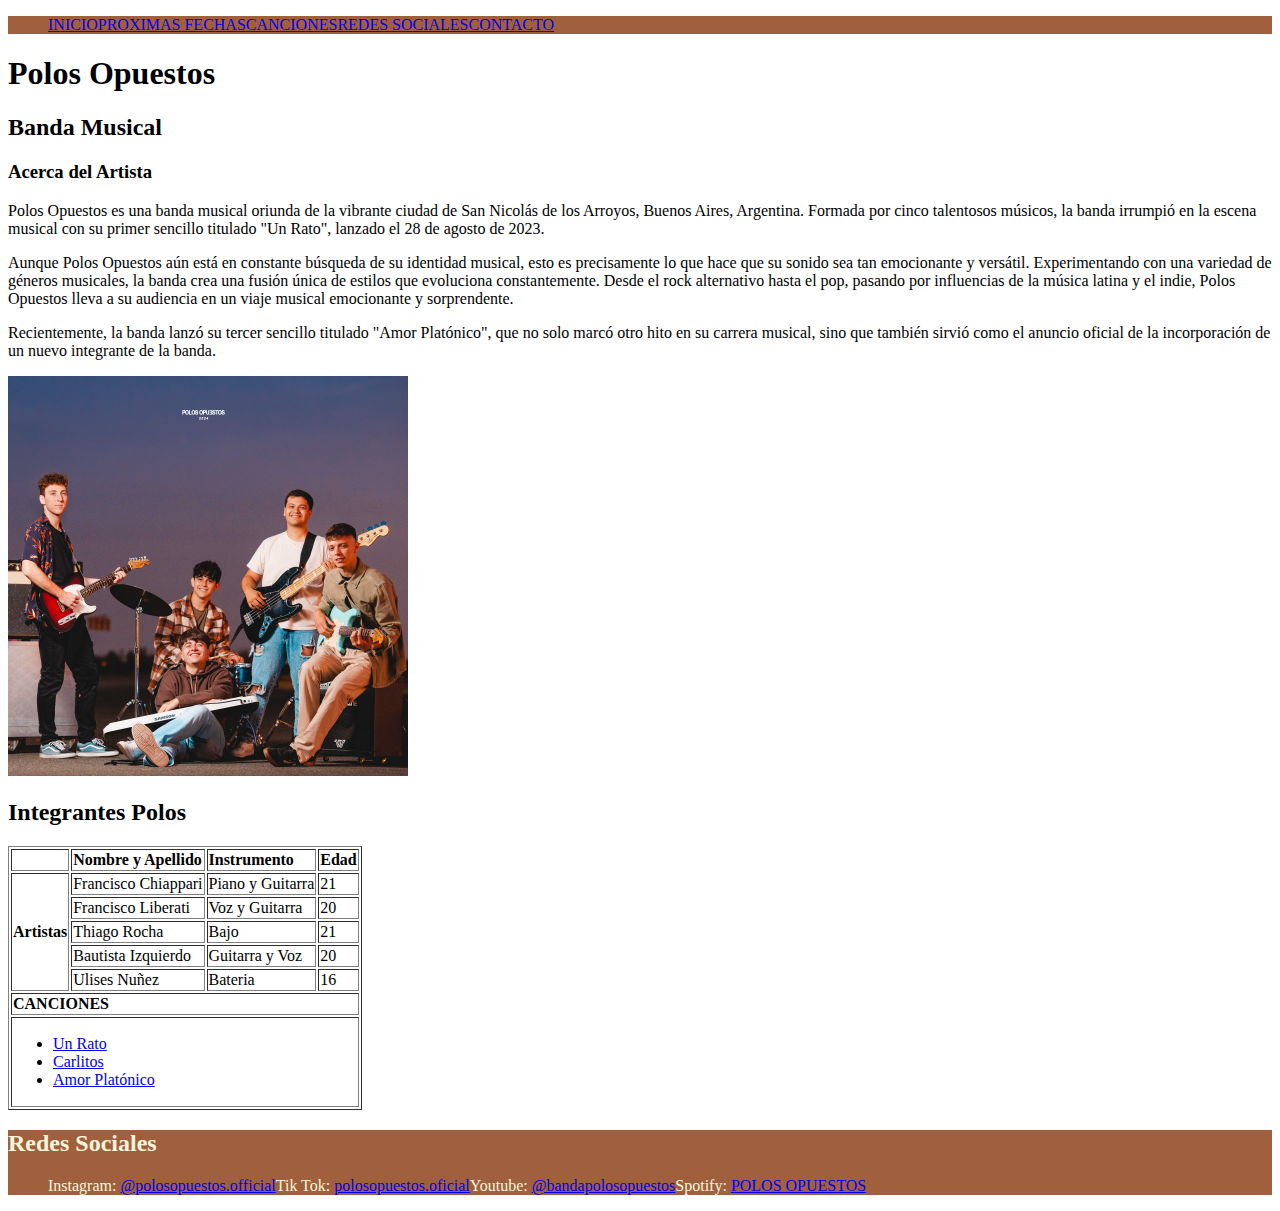
==== index.html @ 8f37b836 "ordenar lista horizontalmente" ====
<!DOCTYPE html>
<html lang="en">
<head>
    <meta charset="UTF-8">
    <meta name="viewport" content="width=device-width, initial-scale=1.0">
    <title>Polos Opuestos</title>
    <link rel="stylesheet" href="style.css">
</head>
<body>
    <header class="header">
        <nav>
            <ul class="sin_puntos fila">
                <li><a class="1" href="./index.html">INICIO</a></li>
                <li><a class="2" href="./Paginas/fechas.html">PROXIMAS FECHAS</a></li>
                <li><a class="3" href="./Paginas/canciones.html">CANCIONES</a></li>
                <li><a class="4" href="#Redes Sociales">REDES SOCIALES</a></li>
                <li><a class="5" href="./Paginas/contacto.html">CONTACTO</a></li>
            </ul>
        </nav>
    </header>
    <main id="polos_opuestos">

    <h1>Polos Opuestos</h1>
    
    <h2>Banda Musical</h2>
    <h3> Acerca del Artista </h3>
    <p> Polos Opuestos es una banda musical oriunda de la 
        vibrante ciudad de San Nicolás de los Arroyos, 
        Buenos Aires, Argentina. Formada por cinco talentosos 
        músicos, la banda irrumpió en la escena musical con 
        su primer sencillo titulado "Un Rato", lanzado el 
        28 de agosto de 2023.</p>

     <p>Aunque Polos Opuestos aún está en constante búsqueda 
        de su identidad musical, esto es precisamente lo que 
        hace que su sonido sea tan emocionante y versátil. 
        Experimentando con una variedad de géneros musicales, 
        la banda crea una fusión única de estilos que 
        evoluciona constantemente. Desde el rock alternativo 
        hasta el pop, pasando por influencias de la música 
        latina y el indie, Polos Opuestos lleva a su audiencia 
        en un viaje musical emocionante y sorprendente.</p>
        
    <p>Recientemente, la banda lanzó su tercer sencillo titulado 
       "Amor Platónico", que no solo marcó otro hito en su 
       carrera musical, sino que también sirvió como el anuncio 
       oficial de la incorporación de un nuevo integrante de la banda. </p>
<img src="./Imagenes/polos opuestos.jpg" width="400" height="400" alt="Polos Opuestos">
<table border="1">
    <h2>Integrantes Polos</h2>
    <tr>
        <td>   </td>
        <td><strong>Nombre y Apellido</strong></td>
        <td><strong>Instrumento</strong></td>
        <td><strong>Edad</strong></td>
    </tr>
    <tr>
        <td rowspan="5"><strong>Artistas</strong></td>
        <td>Francisco Chiappari</td>
        <td>Piano y Guitarra</td>
        <td>21</td>
    </tr>
    <tr>
        <td>Francisco Liberati</td>
        <td>Voz y Guitarra</td>
        <td>20</td>
    </tr>
    <tr>
        <td>Thiago Rocha</td>
        <td>Bajo</td>
        <td>21</td>
    </tr>
    <tr>
        <td>Bautista Izquierdo</td>
        <td>Guitarra y Voz</td>
        <td>20</td>
    </tr>
    <tr>
        <td>Ulises Nuñez</td>
        <td>Bateria</td>
        <td>16</td>
    </tr>
    <tr>
        <td colspan="4"><strong>CANCIONES</strong></td>
    </tr>
    <tr>
        <td colspan="4">
            <ul>
                <li><a href="https://open.spotify.com/intl-es/track/7bQtq46PXMl5mA49l2f5FS?si=7dc9b5ce5fe34e25">Un Rato</a></li>
                <li><a href="https://open.spotify.com/intl-es/track/3r07V1B9piCMqxWPMnnCEY?si=ee864971ee8241c2">Carlitos</a></li>
                <li><a href="https://open.spotify.com/intl-es/track/4eVidydQLzTltCTlucwPrx?si=abfa41eeefd94523">Amor Platónico</a></li>
            </ul>
        </td>
    </tr>
</table>
<footer class="footer">
    <section id="Redes Sociales">
<h2>Redes Sociales</h2>
<ul class="sin_puntos fila">
    <li>Instagram: <a href="https://www.instagram.com/polosopuestos.official?utm_source=ig_web_button_share_sheet&igsh=ZDNlZDc0MzIxNw==">@polosopuestos.official</a></li>
    <li>Tik Tok: <a href="https://www.tiktok.com/@polosopuestos.oficial?is_from_webapp=1&sender_device=pc">polosopuestos.oficial</a></li>
    <li>Youtube: <a href="https://www.youtube.com/@bandapolosopuestos">@bandapolosopuestos</a></li>
    <li>Spotify: <a href="https://open.spotify.com/intl-es/artist/7LLQPZZao1QS0P1aCwR4RC?si=3xx2qrKCQIa8MiJYl0TYJw">POLOS OPUESTOS</a></li>
</ul>
</section>
</footer>
</main>
</body>

</html>
---- style.css ----
/*CAMBIO ESTILO LETRAS FECHAS*/
body {
.dias {font-weight: bold;
       color: #a0603d;
       font-size: 120%;
 }
.lugares {font-style: italic;
          font-size: 85%;
          text-align: center;
}
.encabezado_tabla {text-align: center;
}
.header {background-color: #a0603d;
         height: 100%;
         width: 100%;
         color: beige;
}
.footer {background-color: #a0603d;
         height: 100%;
         width: 100%;
         color: beige;
}
.sin_puntos {list-style: none;
}
.formulario {border-color: #a0603d;
             border-style: solid;
             border-width: 5px;
             width: 38%;
             background-color: #f3e3cc;}
.fila {display: flex;
       flex-direction: row;}
}
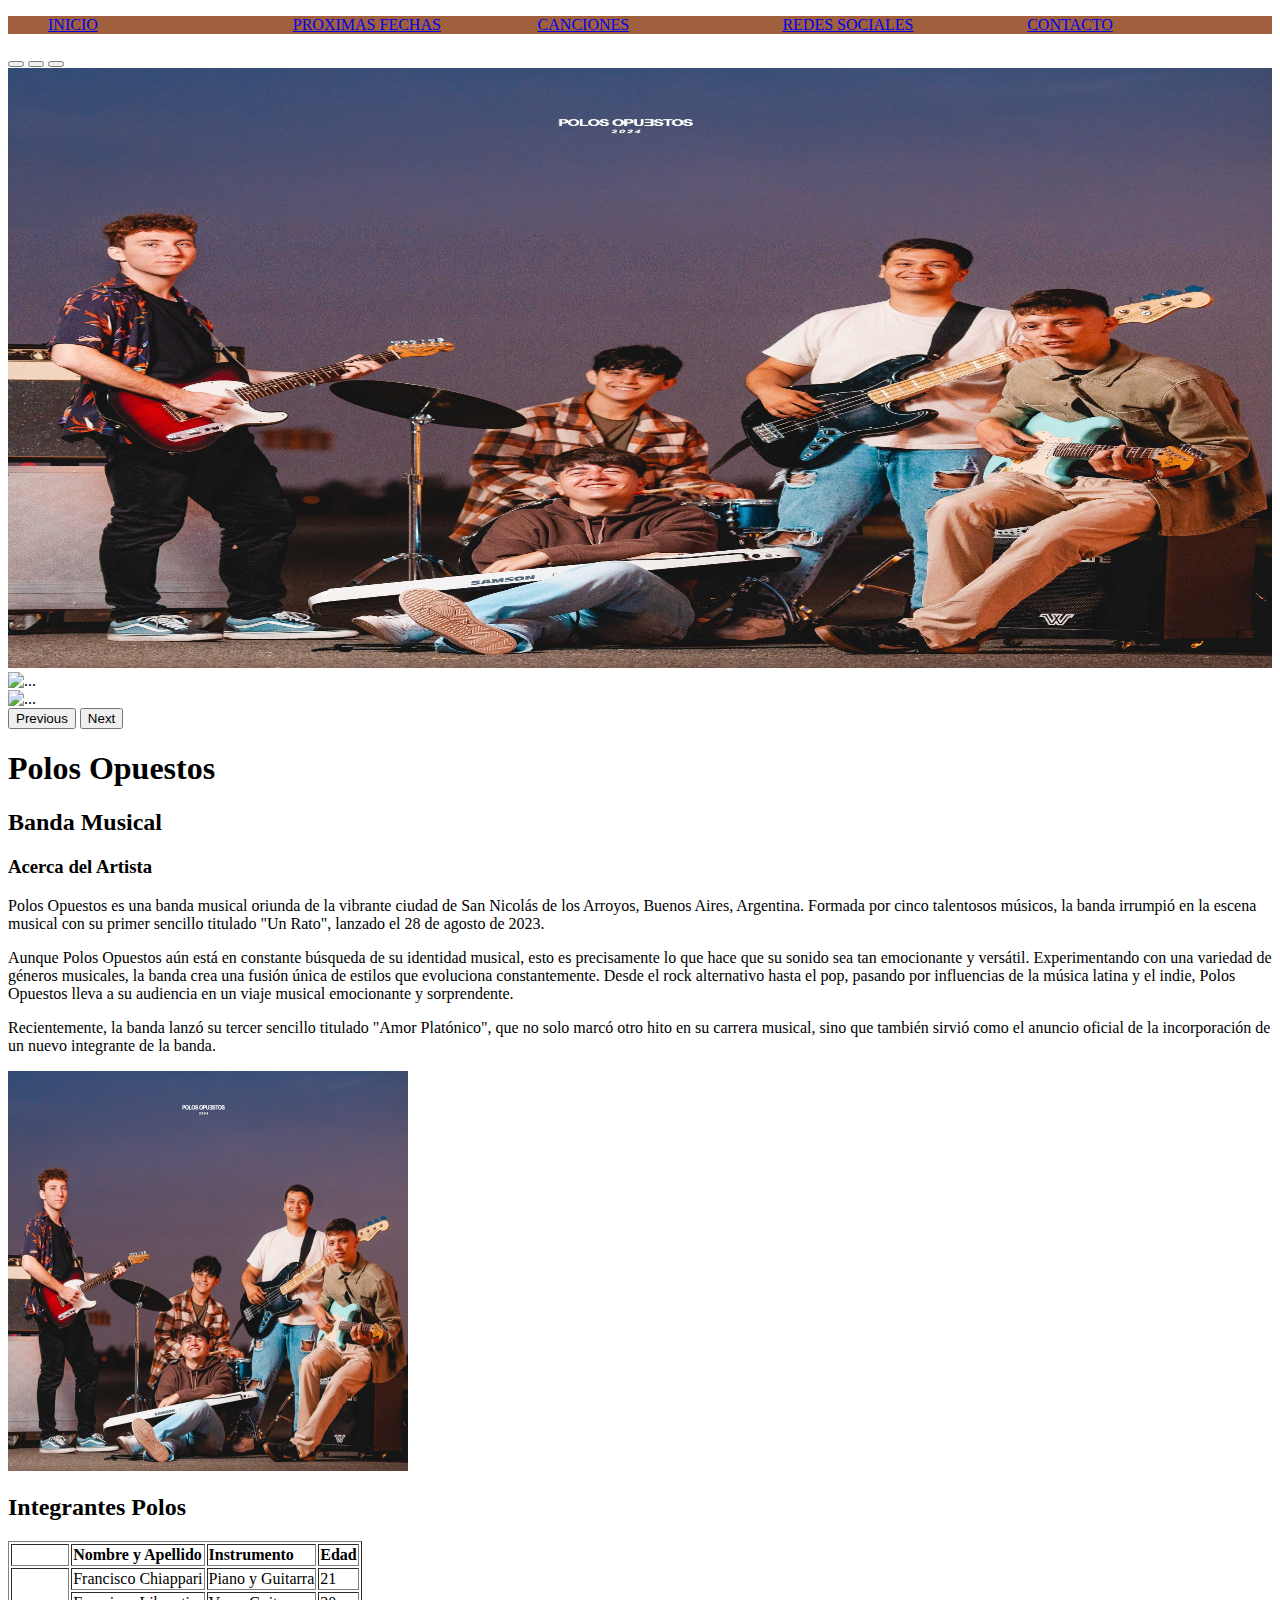
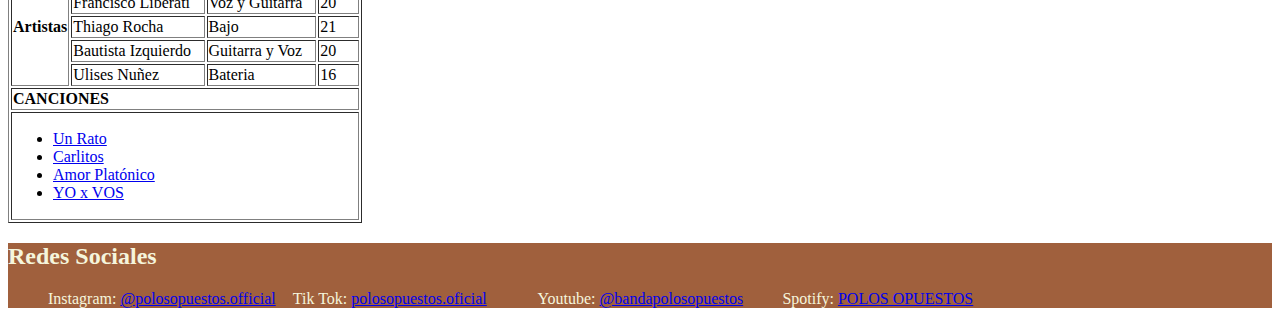
==== commit 30e47172: "Separacion barra nav" ====
--- a/index.html
+++ b/index.html
@@ -18,6 +18,32 @@
             </ul>
         </nav>
     </header>
+    <div id="carouselExampleIndicators" class="carousel slide">
+        <div class="carousel-indicators">
+          <button type="button" data-bs-target="#carouselExampleIndicators" data-bs-slide-to="0" class="active" aria-current="true" aria-label="Slide 1"></button>
+          <button type="button" data-bs-target="#carouselExampleIndicators" data-bs-slide-to="1" aria-label="Slide 2"></button>
+          <button type="button" data-bs-target="#carouselExampleIndicators" data-bs-slide-to="2" aria-label="Slide 3"></button>
+        </div>
+        <div class="carousel-inner">
+          <div class="carousel-item active">
+            <img src="./Imagenes/polos opuestos.jpg" class="d-block w-100" alt="polos" width="100%" height="600px">
+          </div>
+          <div class="carousel-item">
+            <img src="..." class="d-block w-100" alt="...">
+          </div>
+          <div class="carousel-item">
+            <img src="..." class="d-block w-100" alt="...">
+          </div>
+        </div>
+        <button class="carousel-control-prev" type="button" data-bs-target="#carouselExampleIndicators" data-bs-slide="prev">
+          <span class="carousel-control-prev-icon" aria-hidden="true"></span>
+          <span class="visually-hidden">Previous</span>
+        </button>
+        <button class="carousel-control-next" type="button" data-bs-target="#carouselExampleIndicators" data-bs-slide="next">
+          <span class="carousel-control-next-icon" aria-hidden="true"></span>
+          <span class="visually-hidden">Next</span>
+        </button>
+      </div>
     <main id="polos_opuestos">
 
     <h1>Polos Opuestos</h1>
@@ -89,6 +115,7 @@
                 <li><a href="https://open.spotify.com/intl-es/track/7bQtq46PXMl5mA49l2f5FS?si=7dc9b5ce5fe34e25">Un Rato</a></li>
                 <li><a href="https://open.spotify.com/intl-es/track/3r07V1B9piCMqxWPMnnCEY?si=ee864971ee8241c2">Carlitos</a></li>
                 <li><a href="https://open.spotify.com/intl-es/track/4eVidydQLzTltCTlucwPrx?si=abfa41eeefd94523">Amor Platónico</a></li>
+                <li><a href="https://open.spotify.com/intl-es/track/0iuN23pOZzFcunsrvxhQPB?si=be4bda128bbc45a8">YO x VOS</a></li>
             </ul>
         </td>
     </tr>
--- a/style.css
+++ b/style.css
@@ -27,7 +27,7 @@
              border-width: 5px;
              width: 38%;
              background-color: #f3e3cc;}
-.fila {display: flex;
-       flex-direction: row;}
+.fila {display: grid;
+       grid-template-columns: repeat(5, 1fr);}
 }
 
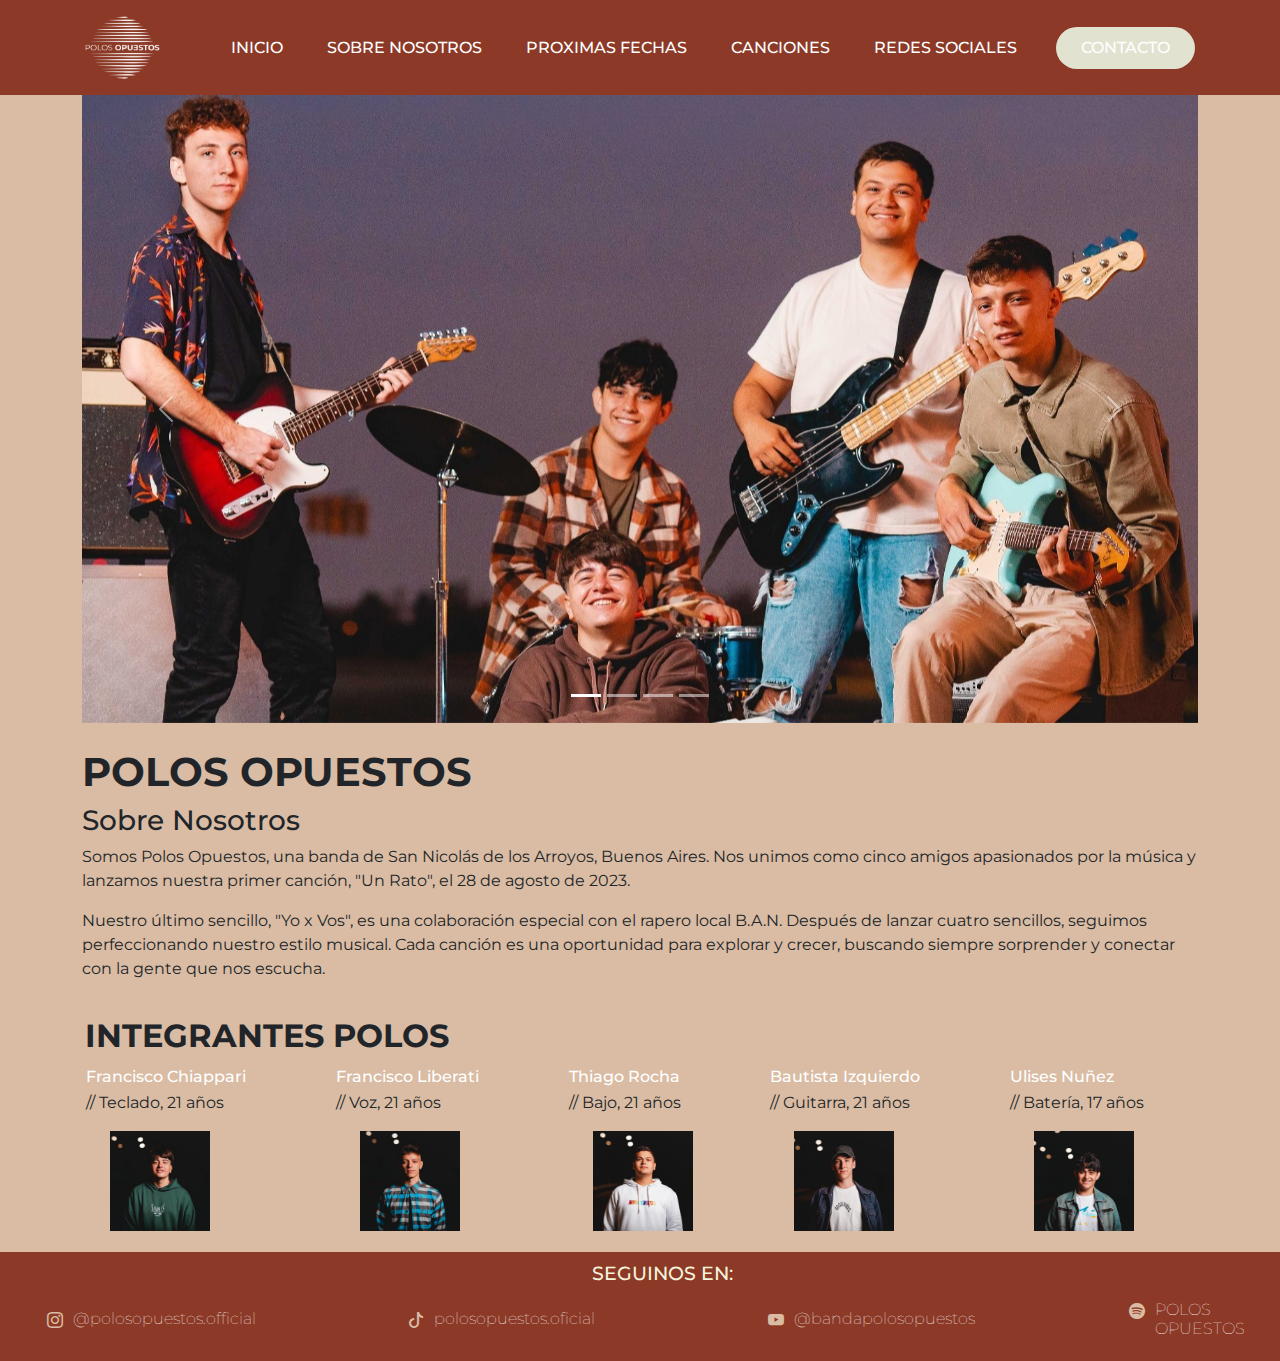
==== commit c6345920: "Diseño css final" ====
--- a/index.html
+++ b/index.html
@@ -1,137 +1,179 @@
 <!DOCTYPE html>
 <html lang="en">
 <head>
+    <link rel="stylesheet" href="https://cdn.jsdelivr.net/npm/bootstrap-icons@1.11.3/font/bootstrap-icons.min.css">
     <meta charset="UTF-8">
     <meta name="viewport" content="width=device-width, initial-scale=1.0">
     <title>Polos Opuestos</title>
     <link rel="stylesheet" href="style.css">
+    <link href="https://cdn.jsdelivr.net/npm/bootstrap@5.3.3/dist/css/bootstrap.min.css" rel="stylesheet" integrity="sha384-QWTKZyjpPEjISv5WaRU9OFeRpok6YctnYmDr5pNlyT2bRjXh0JMhjY6hW+ALEwIH" crossorigin="anonymous">
 </head>
 <body>
     <header class="header">
+        <img class="logo" src="./Imagenes/logopolos.png" alt="logo" width="75px" height="75px">
         <nav>
-            <ul class="sin_puntos fila">
+            <ul class="nav_links">
                 <li><a class="1" href="./index.html">INICIO</a></li>
-                <li><a class="2" href="./Paginas/fechas.html">PROXIMAS FECHAS</a></li>
-                <li><a class="3" href="./Paginas/canciones.html">CANCIONES</a></li>
-                <li><a class="4" href="#Redes Sociales">REDES SOCIALES</a></li>
-                <li><a class="5" href="./Paginas/contacto.html">CONTACTO</a></li>
+                <li><a class="2"href="#nosotros">SOBRE NOSOTROS</a></li>
+                <li><a class="3" href="./Paginas/fechas.html">PROXIMAS FECHAS</a></li>
+                <li><a class="4" href="./Paginas/canciones.html">CANCIONES</a></li>
+                <li><a class="5" href="#Redes Sociales">REDES SOCIALES</a></li>   
             </ul>
         </nav>
+        <a class="cta" href="./Paginas/contacto.html"><button class="boton">CONTACTO</button></a>
     </header>
-    <div id="carouselExampleIndicators" class="carousel slide">
-        <div class="carousel-indicators">
-          <button type="button" data-bs-target="#carouselExampleIndicators" data-bs-slide-to="0" class="active" aria-current="true" aria-label="Slide 1"></button>
-          <button type="button" data-bs-target="#carouselExampleIndicators" data-bs-slide-to="1" aria-label="Slide 2"></button>
-          <button type="button" data-bs-target="#carouselExampleIndicators" data-bs-slide-to="2" aria-label="Slide 3"></button>
+
+    <main class="container" id="polos_opuestos" style="
+    display: flex;
+    flex-direction: column;
+    justify-content: center; 
+    align-items: center;"
+    >
+        <div id="carouselExampleIndicators" class="carousel slide">
+                    <div class="carousel-indicators">
+                      <button type="button" data-bs-target="#carouselExampleIndicators" data-bs-slide-to="0" class="active" aria-current="true" aria-label="Slide 1"></button>
+                      <button type="button" data-bs-target="#carouselExampleIndicators" data-bs-slide-to="1" aria-label="Slide 2"></button>
+                      <button type="button" data-bs-target="#carouselExampleIndicators" data-bs-slide-to="2" aria-label="Slide 3"></button>
+                      <button type="button" data-bs-target="#carouselExampleIndicators" data-bs-slide-to="3" aria-label="Slide 4"></button>
+                    </div>
+                    <div class="carousel-inner">
+                      <div class="carousel-item active">
+                        <img src="./Imagenes/polos opuestos.jpg" class="imagenes d-block w-100" alt="polos">
+                      </div>
+                      <div class="carousel-item">
+                        <img src="./Imagenes/foto amor platonico.jpg" class="d-block w-100" alt="platon">
+                      </div>
+                      <div class="carousel-item">
+                        <img src="./Imagenes/foto espalda.jpg" class="d-block w-100" alt="espalda">
+                      </div>
+                      <div class="carousel-item">
+                        <img src="./Imagenes/fogon.jpg" class="d-block w-100" alt="yoxvos">
+                      </div>
+                    </div>
+                    <button class="carousel-control-prev" type="button" data-bs-target="#carouselExampleIndicators" data-bs-slide="prev">
+                      <span class="carousel-control-prev-icon" aria-hidden="true"></span>
+                      <span class="visually-hidden">Previous</span>
+                    </button>
+                    <button class="carousel-control-next" type="button" data-bs-target="#carouselExampleIndicators" data-bs-slide="next">
+                      <span class="carousel-control-next-icon" aria-hidden="true"></span>
+                      <span class="visually-hidden">Next</span>
+                    </button>
         </div>
-        <div class="carousel-inner">
-          <div class="carousel-item active">
-            <img src="./Imagenes/polos opuestos.jpg" class="d-block w-100" alt="polos" width="100%" height="600px">
-          </div>
-          <div class="carousel-item">
-            <img src="..." class="d-block w-100" alt="...">
-          </div>
-          <div class="carousel-item">
-            <img src="..." class="d-block w-100" alt="...">
-          </div>
-        </div>
-        <button class="carousel-control-prev" type="button" data-bs-target="#carouselExampleIndicators" data-bs-slide="prev">
-          <span class="carousel-control-prev-icon" aria-hidden="true"></span>
-          <span class="visually-hidden">Previous</span>
-        </button>
-        <button class="carousel-control-next" type="button" data-bs-target="#carouselExampleIndicators" data-bs-slide="next">
-          <span class="carousel-control-next-icon" aria-hidden="true"></span>
-          <span class="visually-hidden">Next</span>
-        </button>
-      </div>
-    <main id="polos_opuestos">
+        <section class="nosotros" id="nosotros">
+            <h1 class="titulos" style="margin-top: 25px;">POLOS OPUESTOS</h1>
+            
+            <h3> Sobre Nosotros </h3>
+            <p> Somos Polos Opuestos, una banda de San Nicolás de los Arroyos, Buenos Aires. Nos unimos como cinco amigos apasionados por la música y lanzamos nuestra primer canción, "Un Rato", el 28 de agosto de 2023.
+            </p>
+            <p>
+                Nuestro último sencillo, "Yo x Vos", es una colaboración especial con el rapero local B.A.N. 
+                Después de lanzar cuatro sencillos, seguimos perfeccionando nuestro estilo musical. Cada canción es una oportunidad para explorar y crecer, buscando siempre sorprender y conectar con la gente que nos escucha.
+            </p>
+        </section>
+        <section class="musica">
+                <h2 class="titulos">INTEGRANTES POLOS</h2>
 
-    <h1>Polos Opuestos</h1>
-    
-    <h2>Banda Musical</h2>
-    <h3> Acerca del Artista </h3>
-    <p> Polos Opuestos es una banda musical oriunda de la 
-        vibrante ciudad de San Nicolás de los Arroyos, 
-        Buenos Aires, Argentina. Formada por cinco talentosos 
-        músicos, la banda irrumpió en la escena musical con 
-        su primer sencillo titulado "Un Rato", lanzado el 
-        28 de agosto de 2023.</p>
-
-     <p>Aunque Polos Opuestos aún está en constante búsqueda 
-        de su identidad musical, esto es precisamente lo que 
-        hace que su sonido sea tan emocionante y versátil. 
-        Experimentando con una variedad de géneros musicales, 
-        la banda crea una fusión única de estilos que 
-        evoluciona constantemente. Desde el rock alternativo 
-        hasta el pop, pasando por influencias de la música 
-        latina y el indie, Polos Opuestos lleva a su audiencia 
-        en un viaje musical emocionante y sorprendente.</p>
+            <table>
+                <tr>
+                    <td class="Integrantes">
+                        <a href="https://www.instagram.com/franchiappari?utm_source=ig_web_button_share_sheet&igsh=ZDNlZDc0MzIxNw==">Francisco Chiappari
+                        </a>
+                    </td>
+                    <td class="Integrantes">
+                        <a href="https://www.instagram.com/fran.liberati?utm_source=ig_web_button_share_sheet&igsh=ZDNlZDc0MzIxNw==">Francisco Liberati    
+                        </a>
+                    </td>
+                    <td class="Integrantes">
+                        <a href="https://www.instagram.com/rochathiago56/">Thiago Rocha
+                        </a>
+                    </td>
+                    <td class="Integrantes">
+                        <a href="https://www.instagram.com/bauti.izquierdo?utm_source=ig_web_button_share_sheet&igsh=ZDNlZDc0MzIxNw==">Bautista Izquierdo
+                        </a>
+                    </td>
+                    <td>
+                        <a href="https://www.instagram.com/n.ulisess?utm_source=ig_web_button_share_sheet&igsh=ZDNlZDc0MzIxNw==">Ulises Nuñez
+                        </a>
+                    </td>
+                </tr>
+                <tr>
+                    <td>// Teclado, 21 años</td>
+                    <td>// Voz, 21 años</td>
+                    <td>// Bajo, 21 años</td>
+                    <td>// Guitarra, 21 años</td>
+                    <td>// Batería, 17 años</td>
+                </tr>
+                <tr>
+                    <td class="imagenes_tabla">
+                        <a href="https://www.instagram.com/franchiappari?utm_source=ig_web_button_share_sheet&igsh=ZDNlZDc0MzIxNw==">
+                            <img src="./Imagenes/chalom.jpg" alt="chalom" width="100px" height="100px">
+                        </a>
+                    </td>
+                    <td class="imagenes_tabla">
+                        <a href="https://www.instagram.com/fran.liberati?utm_source=ig_web_button_share_sheet&igsh=ZDNlZDc0MzIxNw==">
+                            <img src="./Imagenes/liberati.jpg" alt="chalom" width="100px"height="100px">   
+                        </a>
+                    </td>
+                    <td class="imagenes_tabla">
+                        <a href="https://www.instagram.com/rochathiago56/">
+                            <img src="./Imagenes/thiago.jpg" alt="chalom" width="100px" height="100px">
+                        </a>
+                    </td>
+                    <td class="imagenes_tabla">
+                        <a href="https://www.instagram.com/bauti.izquierdo?utm_source=ig_web_button_share_sheet&igsh=ZDNlZDc0MzIxNw==">
+                            <img src="./Imagenes/bauti.jpg" alt="chalom" width="100px" height="100px">
+                        </a>
+                    </td>
+                    <td class="imagenes_tabla">
+                        <a href="https://www.instagram.com/n.ulisess?utm_source=ig_web_button_share_sheet&igsh=ZDNlZDc0MzIxNw==">
+                            <img src="./Imagenes/uli.jpg" alt="chalom" width="100px" height="100px">
+                        </a>
+                    </td>
+                </tr>
+            </table>
+        </section>
         
-    <p>Recientemente, la banda lanzó su tercer sencillo titulado 
-       "Amor Platónico", que no solo marcó otro hito en su 
-       carrera musical, sino que también sirvió como el anuncio 
-       oficial de la incorporación de un nuevo integrante de la banda. </p>
-<img src="./Imagenes/polos opuestos.jpg" width="400" height="400" alt="Polos Opuestos">
-<table border="1">
-    <h2>Integrantes Polos</h2>
-    <tr>
-        <td>   </td>
-        <td><strong>Nombre y Apellido</strong></td>
-        <td><strong>Instrumento</strong></td>
-        <td><strong>Edad</strong></td>
-    </tr>
-    <tr>
-        <td rowspan="5"><strong>Artistas</strong></td>
-        <td>Francisco Chiappari</td>
-        <td>Piano y Guitarra</td>
-        <td>21</td>
-    </tr>
-    <tr>
-        <td>Francisco Liberati</td>
-        <td>Voz y Guitarra</td>
-        <td>20</td>
-    </tr>
-    <tr>
-        <td>Thiago Rocha</td>
-        <td>Bajo</td>
-        <td>21</td>
-    </tr>
-    <tr>
-        <td>Bautista Izquierdo</td>
-        <td>Guitarra y Voz</td>
-        <td>20</td>
-    </tr>
-    <tr>
-        <td>Ulises Nuñez</td>
-        <td>Bateria</td>
-        <td>16</td>
-    </tr>
-    <tr>
-        <td colspan="4"><strong>CANCIONES</strong></td>
-    </tr>
-    <tr>
-        <td colspan="4">
-            <ul>
-                <li><a href="https://open.spotify.com/intl-es/track/7bQtq46PXMl5mA49l2f5FS?si=7dc9b5ce5fe34e25">Un Rato</a></li>
-                <li><a href="https://open.spotify.com/intl-es/track/3r07V1B9piCMqxWPMnnCEY?si=ee864971ee8241c2">Carlitos</a></li>
-                <li><a href="https://open.spotify.com/intl-es/track/4eVidydQLzTltCTlucwPrx?si=abfa41eeefd94523">Amor Platónico</a></li>
-                <li><a href="https://open.spotify.com/intl-es/track/0iuN23pOZzFcunsrvxhQPB?si=be4bda128bbc45a8">YO x VOS</a></li>
-            </ul>
-        </td>
-    </tr>
-</table>
-<footer class="footer">
-    <section id="Redes Sociales">
-<h2>Redes Sociales</h2>
-<ul class="sin_puntos fila">
-    <li>Instagram: <a href="https://www.instagram.com/polosopuestos.official?utm_source=ig_web_button_share_sheet&igsh=ZDNlZDc0MzIxNw==">@polosopuestos.official</a></li>
-    <li>Tik Tok: <a href="https://www.tiktok.com/@polosopuestos.oficial?is_from_webapp=1&sender_device=pc">polosopuestos.oficial</a></li>
-    <li>Youtube: <a href="https://www.youtube.com/@bandapolosopuestos">@bandapolosopuestos</a></li>
-    <li>Spotify: <a href="https://open.spotify.com/intl-es/artist/7LLQPZZao1QS0P1aCwR4RC?si=3xx2qrKCQIa8MiJYl0TYJw">POLOS OPUESTOS</a></li>
-</ul>
-</section>
-</footer>
-</main>
+    </main>
+    <footer class="footer">
+        <section id="Redes Sociales">
+            <h2 class="pie">SEGUINOS EN:</h2>
+        </section>
+    <ul class="redes">
+        <li class="flex sin_puntos">
+            <a href="https://www.instagram.com/polosopuestos.official?utm_source=ig_web_button_share_sheet&igsh=ZDNlZDc0MzIxNw==">
+                <div class="iconos flexBox">
+                    <i class="bi bi-instagram"></i>
+                    <h3 class="textos_footer">@polosopuestos.official</h3>
+                </div>
+            </a>
+        </li>
+        <li class="flex sin_puntos">
+            <a href="https://www.tiktok.com/@polosopuestos.oficial?is_from_webapp=1&sender_device=pc">
+                <div class="iconos flexBox">
+                    <i class="bi bi-tiktok"></i>
+                    <h3 class="textos_footer">polosopuestos.oficial</h3>
+                </div>
+            </a>
+        </li>
+        <li class="flex sin_puntos">
+            <a href="https://www.youtube.com/@bandapolosopuestos">
+                <div class="iconos flexBox">
+                    <i class="bi bi-youtube"></i>
+                    <h3 class="textos_footer">@bandapolosopuestos</h3>
+                </div>
+            </a>
+        </li>
+        <li class="flex sin_puntos">
+            <a href="https://open.spotify.com/intl-es/artist/7LLQPZZao1QS0P1aCwR4RC?si=3xx2qrKCQIa8MiJYl0TYJw">
+                <div class="iconos flexBox">
+                    <i class="bi bi-spotify"></i>
+                    <h3 class="textos_footer">POLOS OPUESTOS</h3>
+                </div>
+            </a>
+        </li>
+    </ul>
+    </footer>
+    <script src="https://cdn.jsdelivr.net/npm/bootstrap@5.3.3/dist/js/bootstrap.bundle.min.js" integrity="sha384-YvpcrYf0tY3lHB60NNkmXc5s9fDVZLESaAA55NDzOxhy9GkcIdslK1eN7N6jIeHz" crossorigin="anonymous"></script>
 </body>
 
 </html>--- a/style.css
+++ b/style.css
@@ -1,33 +1,236 @@
 /*CAMBIO ESTILO LETRAS FECHAS*/
+@import url('https://fonts.googleapis.com/css2?family=Montserrat:wght@500&display=swap');
+@import url("https://cdn.jsdelivr.net/npm/bootstrap-icons@1.11.3/font/bootstrap-icons.min.css");
+
+:root{
+       --primario:#8C3A27;
+       --secundario: #BF7B54;
+       --terciario:#D9BCA3;
+
+
 body {
-.dias {font-weight: bold;
-       color: #a0603d;
+       background-color: var(--terciario);
+       font-family: "Montserrat", Tahoma, Geneva, Verdana, sans-serif;}
+
+
+.dias {
+       font-weight: bold;
+       color: var(--primario);
        font-size: 120%;
  }
+
+.textos_footer {
+       font-weight: lighter;
+       font-size: medium;
+       color: white;
+}
+
+a {
+       text-decoration: none;
+}
+
+a, .boton {
+       font-family: "Montserrat", sans-serif ;
+       font-weight: 500;
+       font-size: 16px;
+       color: white;
+}
+
 .lugares {font-style: italic;
           font-size: 85%;
           text-align: center;
 }
-.encabezado_tabla {text-align: center;
-}
-.header {background-color: #a0603d;
-         height: 100%;
-         width: 100%;
+
+.encabezado_tabla {
+       text-align: center;
+}
+
+.header {display: flex;
+         justify-content: space-between;
+         align-items: center;
+         padding: 10px 85px;
+         background-color: var(--primario);    
+}
+
+.logo {
+       cursor: pointer;
+}
+
+.nav_links li {
+       list-style: none;
+       padding-top: 15px;
+}
+
+.nav_links li {
+       display: inline-block;
+       padding: 0px 20px;
+}
+
+.nav_links li a {
+       transition: all 0.3s ease 0s;
+}
+
+.nav_links li a:hover {
+       color: var(--terciario);
+}
+
+.nav_links {
+       margin-bottom: 0px;
+}
+
+.boton {
+       padding: 9px 25px;
+       background-color: rgba(226, 226, 208, 1);
+       border: none;
+       border-radius: 50px;
+       cursor: pointer;
+       transition: all 0.3s ease 0s;
+}
+
+.boton:hover {
+       background-color: rgba(226, 226, 208, 0.8);   
+}
+
+.footer { 
+         background-color: var(--primario);
+         margin-bottom: 0px;
          color: beige;
 }
-.footer {background-color: #a0603d;
-         height: 100%;
-         width: 100%;
-         color: beige;
-}
-.sin_puntos {list-style: none;
-}
-.formulario {border-color: #a0603d;
-             border-style: solid;
-             border-width: 5px;
-             width: 38%;
-             background-color: #f3e3cc;}
-.fila {display: grid;
-       grid-template-columns: repeat(5, 1fr);}
-}
-
+
+.pie {
+       padding-left: 45px;
+       padding-top: 10px;
+       margin-bottom: 0px;
+       text-align: center;
+       font-size: larger;
+}
+
+.formulario {
+             width: 1000px;
+             background-color: var(--terciario);
+             margin: 0px 175px 25px 175px;
+             padding-bottom: 25px;
+}
+
+
+/*.fila2 {display: grid;
+       grid-template-columns: repeat(4, 1fr);
+       margin-bottom: 0px;
+       width: 100vw; justify-content: center;
+} */
+
+/*.fila2 {
+       display: inline-block;
+}*/
+
+.redes {
+       display: flex;
+       justify-content: space-between;
+       padding-right: 120px;
+       margin-bottom: 0px;
+       align-items: center;
+       list-style: none;
+}
+
+.redes .flex .textos_footer{
+       transition: all 0.3s ease 0s;
+}
+
+.redes .flex .textos_footer:hover {
+       color: var(--terciario);
+}
+
+.imagenes {
+       aspect-ratio: 16 / 9;
+       width: 100vw;
+       object-fit: cover;
+       object-position: center;
+}
+
+.musica{
+       background-color: var(--terciario);
+       margin-top: 20px;
+       margin-bottom: 20px;
+       padding-right: 50px;
+}
+
+.iconos {
+       width: 1rem;
+       color: var(--terciario);
+       gap: 10px;
+}
+
+.sin_puntos{
+       list-style: none;
+       padding: 15px;
+}
+
+.flexBox{
+       display: flex;
+       padding-right: 5px;
+}
+
+.links {
+       display: flex;
+       flex-direction: column;
+       font-family: "Montserrat", sans-serif;
+       font-weight: 500;
+       font-size: 16px;
+       color: var(--secundario);
+
+}
+
+.canciones {
+       display: grid;
+       grid-template-columns: 1fr 1fr;
+       width: max-content;
+       height: max-content;
+       gap: 30px;
+       margin-left: auto;
+       
+}
+
+.amor {
+       width: 530px;
+}
+
+.anchoamor{
+       width: 300px;
+}
+
+.lanzamientos {
+       text-align: center;
+       display: grid;
+       grid-template-columns: 1fr;
+       margin-top: 16px;
+       margin-bottom: 16px;
+}
+
+.Integrantes {
+       padding-right: 89px;
+}
+
+.imagenes_tabla {
+       padding-left: 25px;
+       padding-top: 15px;
+}
+
+.titulos {
+       font-weight: bold;
+}
+
+.fechas {
+       display: flex;
+       flex-direction: column;
+       text-align: center;
+       margin: 15px 0px;
+       padding: 20px;
+       align-content: center;
+
+}
+
+.color {
+       background-color: #f5e6d8;
+}
+}
+
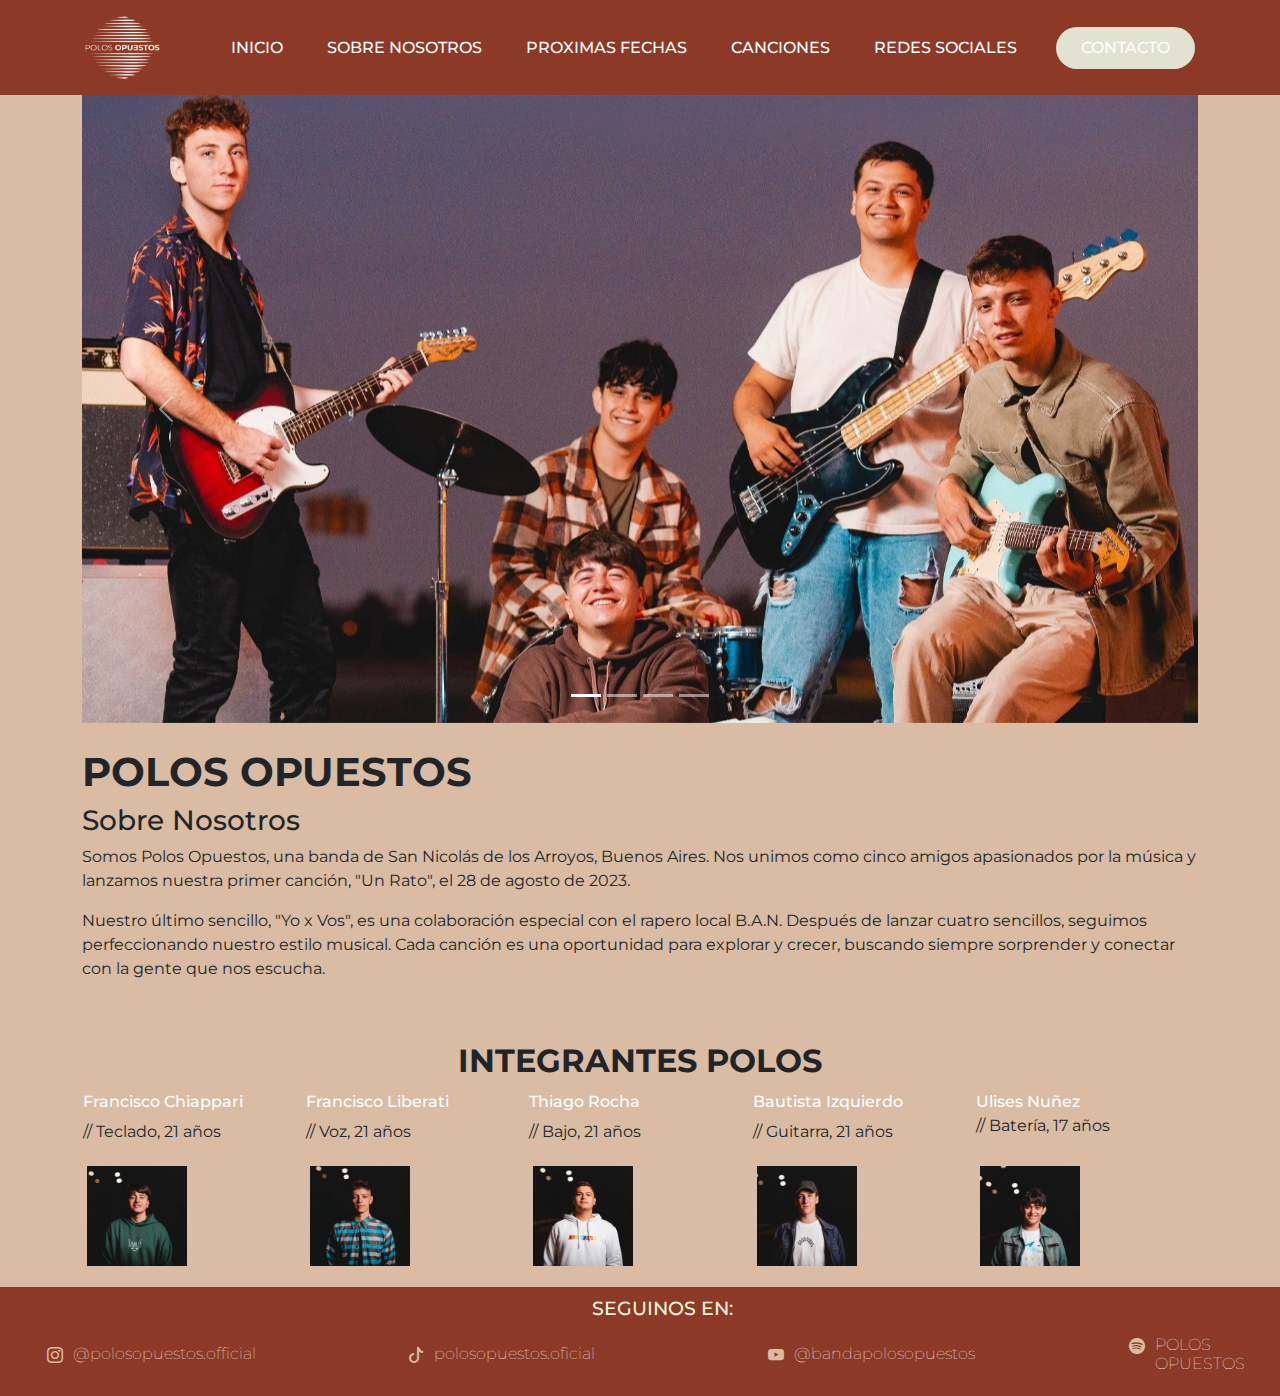
==== commit 1e04a5c9: "cambios nuevos domingo" ====
--- a/index.html
+++ b/index.html
@@ -9,6 +9,7 @@
     <link href="https://cdn.jsdelivr.net/npm/bootstrap@5.3.3/dist/css/bootstrap.min.css" rel="stylesheet" integrity="sha384-QWTKZyjpPEjISv5WaRU9OFeRpok6YctnYmDr5pNlyT2bRjXh0JMhjY6hW+ALEwIH" crossorigin="anonymous">
 </head>
 <body>
+    
     <header class="header">
         <img class="logo" src="./Imagenes/logopolos.png" alt="logo" width="75px" height="75px">
         <nav>
@@ -22,7 +23,22 @@
         </nav>
         <a class="cta" href="./Paginas/contacto.html"><button class="boton">CONTACTO</button></a>
     </header>
-
+    <div id="pop-up" class="modal pop-up">
+        <div>
+            <img class="logo" src="/Imagenes/logopolos.png" alt="">
+            <h1>BIENVENIDOS</h1>
+            <h2>A LA PÁGINA DE POLOS OPUESTOS</h2>
+        </div>
+        <div>
+            <p>Necesitamos verificar</p>
+            <h1>¿Eres mayor?</h1>
+        </div>
+        <div>
+            <button id="confirmar">Si</button>
+            <button id="negativo">No</button>
+        </div>
+
+    </div>
     <main class="container" id="polos_opuestos" style="
     display: flex;
     flex-direction: column;
@@ -70,10 +86,79 @@
                 Después de lanzar cuatro sencillos, seguimos perfeccionando nuestro estilo musical. Cada canción es una oportunidad para explorar y crecer, buscando siempre sorprender y conectar con la gente que nos escucha.
             </p>
         </section>
-        <section class="musica">
-                <h2 class="titulos">INTEGRANTES POLOS</h2>
-
-            <table>
+        <h2 style="margin-top: 5vh;" class="titulos">INTEGRANTES POLOS</h2>
+        <section  class="musica integrantes_grid">
+
+            <table class="tabla_integrantes">
+
+                <tr class="integrantes_tarjeta">
+
+                    <td class="Integrantes">
+                        <a href="https://www.instagram.com/fran.liberati?utm_source=ig_web_button_share_sheet&igsh=ZDNlZDc0MzIxNw==">Francisco Chiappari    
+                        </a>
+                        <p>// Teclado, 21 años</p>
+                    </td>
+                    <td class="imagenes_tabla">
+                        <a href="https://www.instagram.com/fran.liberati?utm_source=ig_web_button_share_sheet&igsh=ZDNlZDc0MzIxNw==">
+                            <img src="./Imagenes/chalom.jpg" alt="chalom" width="100px" height="100px">  
+                        </a>
+                    </td>
+                </tr>
+                <tr class="integrantes_tarjeta">
+
+                    <td class="Integrantes">
+                        <a href="https://www.instagram.com/fran.liberati?utm_source=ig_web_button_share_sheet&igsh=ZDNlZDc0MzIxNw==">Francisco Liberati    
+                        </a>
+                        <p>// Voz, 21 años</p>
+                    </td>
+                    <td class="imagenes_tabla">
+                        <a href="https://www.instagram.com/fran.liberati?utm_source=ig_web_button_share_sheet&igsh=ZDNlZDc0MzIxNw==">
+                            <img src="./Imagenes/liberati.jpg" alt="chalom" width="100px"height="100px">   
+                        </a>
+                    </td>
+                </tr>
+                <tr class="integrantes_tarjeta">
+
+                    <td class="Integrantes">
+                        <a href="https://www.instagram.com/rochathiago56/">Thiago Rocha
+                        </a>
+                        <p>// Bajo, 21 años</p>
+                    </td>
+                    <td class="imagenes_tabla">
+                        <a href="https://www.instagram.com/rochathiago56/">
+                            <img src="./Imagenes/thiago.jpg" alt="chalom" width="100px" height="100px">
+                        </a>
+                    </td>
+                </tr>
+                <tr class="integrantes_tarjeta">
+                    <td class="Integrantes">
+                        <a href="https://www.instagram.com/bauti.izquierdo?utm_source=ig_web_button_share_sheet&igsh=ZDNlZDc0MzIxNw==">Bautista Izquierdo
+                        </a>
+                        <p>// Guitarra, 21 años</p>
+                    </td>
+                    <td class="imagenes_tabla">
+                        <a href="https://www.instagram.com/bauti.izquierdo?utm_source=ig_web_button_share_sheet&igsh=ZDNlZDc0MzIxNw==">
+                            <img src="./Imagenes/bauti.jpg" alt="chalom" width="100px" height="100px">
+                        </a>
+                    </td>
+
+                </tr>
+                <tr class="integrantes_tarjeta">
+
+                    <td >
+                        <a href="https://www.instagram.com/n.ulisess?utm_source=ig_web_button_share_sheet&igsh=ZDNlZDc0MzIxNw==">Ulises Nuñez
+                        </a>
+                        <p>// Batería, 17 años</p>
+                    </td>
+                    <td class="imagenes_tabla">
+                        <a href="https://www.instagram.com/n.ulisess?utm_source=ig_web_button_share_sheet&igsh=ZDNlZDc0MzIxNw==">
+                            <img src="./Imagenes/uli.jpg" alt="chalom" width="100px" height="100px">
+                        </a>
+                    </td>
+                </tr>
+                
+            </table>
+            <!-- <table>
                 <tr>
                     <td class="Integrantes">
                         <a href="https://www.instagram.com/franchiappari?utm_source=ig_web_button_share_sheet&igsh=ZDNlZDc0MzIxNw==">Francisco Chiappari
@@ -130,7 +215,7 @@
                         </a>
                     </td>
                 </tr>
-            </table>
+            </table> -->
         </section>
         
     </main>
@@ -174,6 +259,27 @@
     </ul>
     </footer>
     <script src="https://cdn.jsdelivr.net/npm/bootstrap@5.3.3/dist/js/bootstrap.bundle.min.js" integrity="sha384-YvpcrYf0tY3lHB60NNkmXc5s9fDVZLESaAA55NDzOxhy9GkcIdslK1eN7N6jIeHz" crossorigin="anonymous"></script>
+    <script src="/"></script>
+    <!-- <script>
+        $(document).ready(function () {
+            let popUp= document.getElementById('pop-up')
+            let confirmar= document.getElementById('confirmar')
+
+
+            function showPopup(){
+                popUp.addClass('show');
+                
+            }
+            
+            confirmar.click(function(){
+                popUp.removeClass('show');
+                popUp.addClass('cerrado');
+                
+            });
+            
+            setTimeout(showPopup, 1000);
+        })
+    </script> -->
 </body>
 
 </html>--- a/style.css
+++ b/style.css
@@ -53,7 +53,9 @@
 }
 
 .logo {
-       cursor: pointer;
+       /* cursor: pointer; */
+       width:75px;
+       height:75px;
 }
 
 .nav_links li {
@@ -149,9 +151,9 @@
 
 .musica{
        background-color: var(--terciario);
-       margin-top: 20px;
+       
        margin-bottom: 20px;
-       padding-right: 50px;
+       /* padding-right: 50px; */
 }
 
 .iconos {
@@ -207,12 +209,18 @@
 }
 
 .Integrantes {
-       padding-right: 89px;
+       width: 100%;
+       height: 8vh;
+       display: flex;
+       flex-direction: column;
+       justify-content: space-between;
+       /* padding-right: 89px; */
 }
 
 .imagenes_tabla {
-       padding-left: 25px;
-       padding-top: 15px;
+       display: flex;
+       padding-left: 5px;
+       padding-top: 5px;
 }
 
 .titulos {
@@ -232,5 +240,39 @@
 .color {
        background-color: #f5e6d8;
 }
-}
-
+.integrantes_tarjeta{
+       display: flex;
+       flex-direction: column;
+       justify-content: space-between;
+}
+
+.integrantes_grid{
+       width: 100%;
+       overflow: scroll;
+       
+}
+tbody {
+       display: grid;
+       grid-template-columns: repeat(5,1fr)
+}
+.tabla_integrantes{
+       width: 100%;
+}
+.show{
+       
+}
+.cerrado{
+       display: none;
+}
+.pop-up{
+       background-color: var(--secundario);
+       color: var(--terciario);
+       font-size: medium;
+       width: 40vw;
+       height: 60vh;
+       margin: auto;
+       
+}
+
+}
+
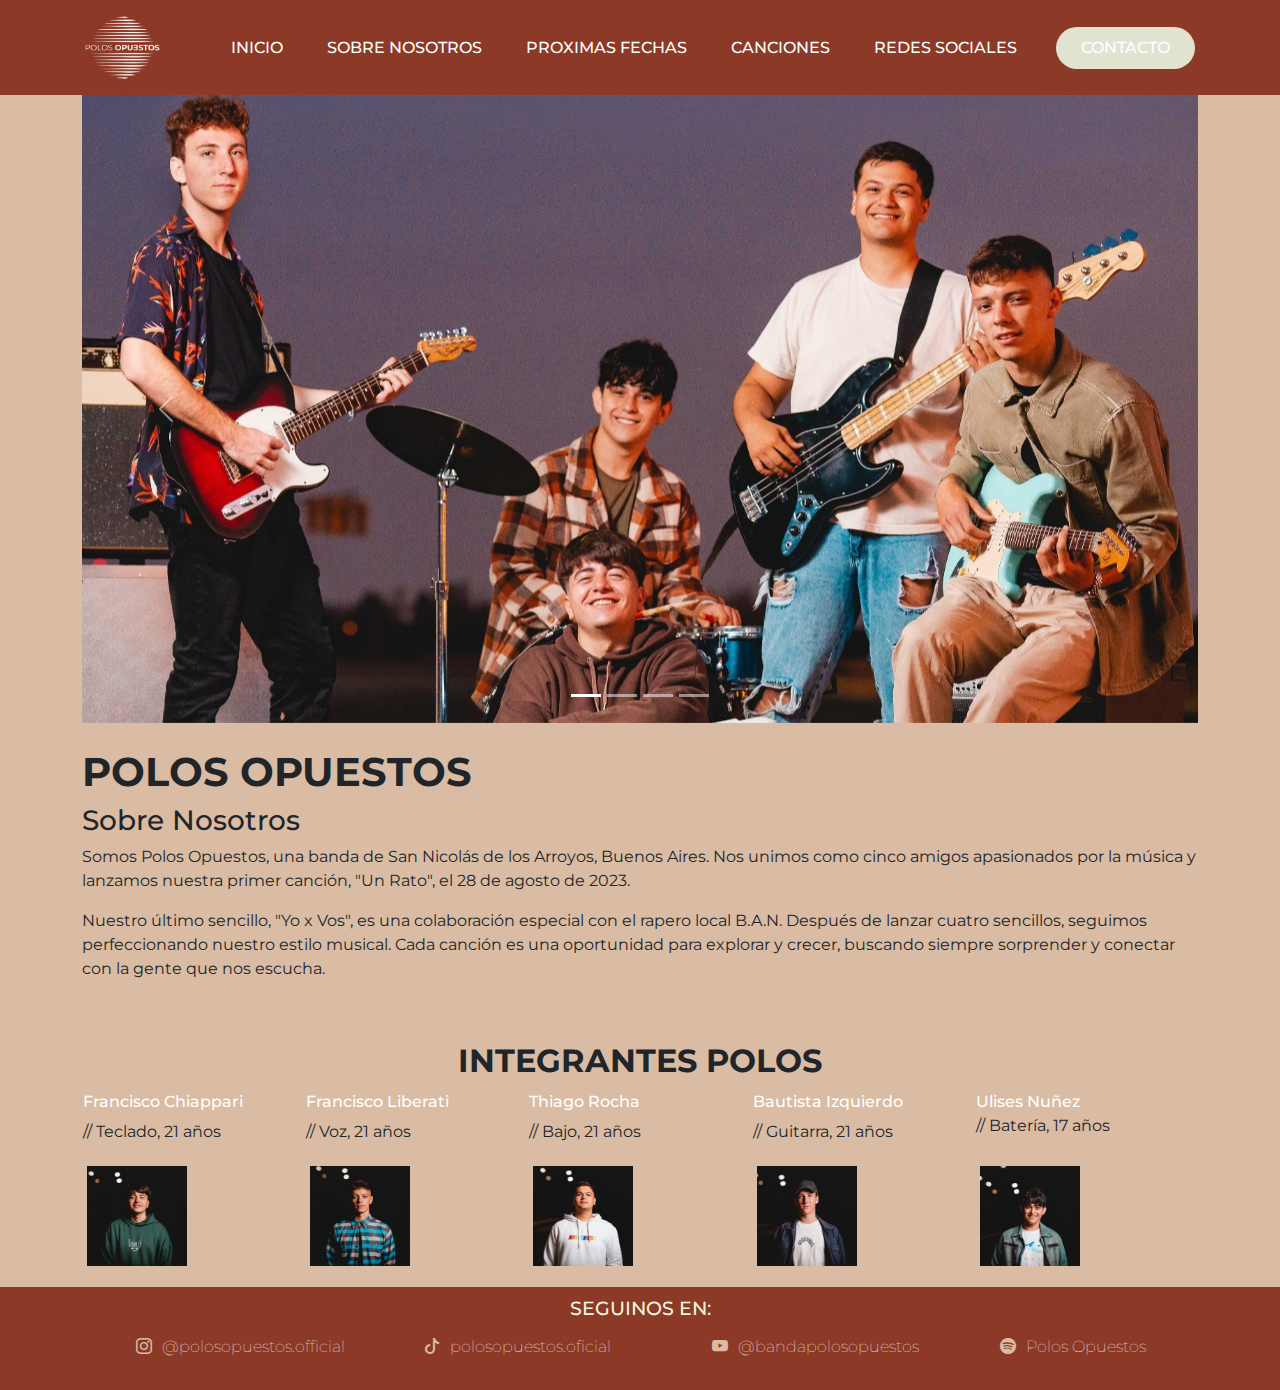
==== commit ded36dd5: "Tarea JS" ====
--- a/index.html
+++ b/index.html
@@ -7,9 +7,28 @@
     <title>Polos Opuestos</title>
     <link rel="stylesheet" href="style.css">
     <link href="https://cdn.jsdelivr.net/npm/bootstrap@5.3.3/dist/css/bootstrap.min.css" rel="stylesheet" integrity="sha384-QWTKZyjpPEjISv5WaRU9OFeRpok6YctnYmDr5pNlyT2bRjXh0JMhjY6hW+ALEwIH" crossorigin="anonymous">
+    <script src="script.js"></script>
 </head>
 <body>
-    
+
+ <!-- <div class="contenedor">
+        <div class="verificacion">
+            <img src="./Imagenes/logopolos.png" alt="logopolos" class="img_verif" width="75px" height="75px">
+            <div class="bienvenidos">
+            <p style="font-weight: bold; font-size: xx-large; margin-bottom: 0%;">BIENVENIDOS</p>
+            <p style="font-size: 15px;">A la página de Polos Opuestos</p>
+            </div>
+            <div class="verif_edad">
+            <p style="margin-bottom: 0%; font-size: 15px; font-weight: lighter;">Necesitamos verificar tu edad</p>
+            <p style="font-weight: bold; font-size: 15px;">¿Sos mayor de 18 años?</p>
+            </div>
+            <div class="btn_verif">
+                <button class="btn">SI</button>
+                <button class="btn">NO</button>
+            </div>
+        </div>
+    </div> -->
+        
     <header class="header">
         <img class="logo" src="./Imagenes/logopolos.png" alt="logo" width="75px" height="75px">
         <nav>
@@ -223,40 +242,40 @@
         <section id="Redes Sociales">
             <h2 class="pie">SEGUINOS EN:</h2>
         </section>
-    <ul class="redes">
-        <li class="flex sin_puntos">
-            <a href="https://www.instagram.com/polosopuestos.official?utm_source=ig_web_button_share_sheet&igsh=ZDNlZDc0MzIxNw==">
-                <div class="iconos flexBox">
-                    <i class="bi bi-instagram"></i>
-                    <h3 class="textos_footer">@polosopuestos.official</h3>
-                </div>
-            </a>
-        </li>
-        <li class="flex sin_puntos">
-            <a href="https://www.tiktok.com/@polosopuestos.oficial?is_from_webapp=1&sender_device=pc">
-                <div class="iconos flexBox">
-                    <i class="bi bi-tiktok"></i>
-                    <h3 class="textos_footer">polosopuestos.oficial</h3>
-                </div>
-            </a>
-        </li>
-        <li class="flex sin_puntos">
-            <a href="https://www.youtube.com/@bandapolosopuestos">
-                <div class="iconos flexBox">
-                    <i class="bi bi-youtube"></i>
-                    <h3 class="textos_footer">@bandapolosopuestos</h3>
-                </div>
-            </a>
-        </li>
-        <li class="flex sin_puntos">
-            <a href="https://open.spotify.com/intl-es/artist/7LLQPZZao1QS0P1aCwR4RC?si=3xx2qrKCQIa8MiJYl0TYJw">
-                <div class="iconos flexBox">
-                    <i class="bi bi-spotify"></i>
-                    <h3 class="textos_footer">POLOS OPUESTOS</h3>
-                </div>
-            </a>
-        </li>
-    </ul>
+        <ul class="redes">
+            <li class="flex sin_puntos">
+                <a href="https://www.instagram.com/polosopuestos.official?utm_source=ig_web_button_share_sheet&igsh=ZDNlZDc0MzIxNw==">
+                    <div class="iconos flexBox">
+                        <i class="bi bi-instagram"></i>
+                        <p class="textos_footer">@polosopuestos.official</p>
+                    </div>
+                </a>
+            </li>
+            <li class="flex sin_puntos">
+                <a href="https://www.tiktok.com/@polosopuestos.oficial?is_from_webapp=1&sender_device=pc">
+                    <div class="iconos flexBox">
+                        <i class="bi bi-tiktok"></i>
+                        <p class="textos_footer">polosopuestos.oficial</p>
+                    </div>
+                </a>
+            </li>
+            <li class="flex sin_puntos">
+                <a href="https://www.youtube.com/@bandapolosopuestos">
+                    <div class="iconos flexBox">
+                        <i class="bi bi-youtube"></i>
+                        <p class="textos_footer">@bandapolosopuestos</p>
+                    </div>
+                </a>
+            </li>
+            <li class="flex sin_puntos">
+                <a href="https://open.spotify.com/intl-es/artist/7LLQPZZao1QS0P1aCwR4RC?si=3xx2qrKCQIa8MiJYl0TYJw">
+                    <div class="iconos flexBox">
+                        <i class="bi bi-spotify"></i>
+                        <p class="textos_footer" style="flex: none;">Polos Opuestos</p>
+                    </div>
+                </a>
+            </li>
+        </ul>
     </footer>
     <script src="https://cdn.jsdelivr.net/npm/bootstrap@5.3.3/dist/js/bootstrap.bundle.min.js" integrity="sha384-YvpcrYf0tY3lHB60NNkmXc5s9fDVZLESaAA55NDzOxhy9GkcIdslK1eN7N6jIeHz" crossorigin="anonymous"></script>
     <script src="/"></script>
--- a/style.css
+++ b/style.css
@@ -100,7 +100,6 @@
 }
 
 .pie {
-       padding-left: 45px;
        padding-top: 10px;
        margin-bottom: 0px;
        text-align: center;
@@ -126,12 +125,17 @@
 }*/
 
 .redes {
-       display: flex;
+       box-sizing: border-box;
+       display: grid;
+       grid-template-columns: repeat(4, 1fr);
+       text-align: center;
+       align-items: center;
        justify-content: space-between;
-       padding-right: 120px;
-       margin-bottom: 0px;
-       align-items: center;
+       padding: 0;
+       margin-bottom: 0;
        list-style: none;
+       margin-right: 10%;
+       justify-items: center;
 }
 
 .redes .flex .textos_footer{
@@ -178,22 +182,18 @@
        font-family: "Montserrat", sans-serif;
        font-weight: 500;
        font-size: 16px;
+       width: 265px;
        color: var(--secundario);
 
 }
 
 .canciones {
        display: grid;
-       grid-template-columns: 1fr 1fr;
-       width: max-content;
-       height: max-content;
-       gap: 30px;
-       margin-left: auto;
-       
-}
-
-.amor {
-       width: 530px;
+       grid-template-columns: repeat(2, 1fr); 
+       list-style: none; 
+       padding: 0%; 
+       justify-items: center;
+       grid-row-gap: 30px;
 }
 
 .anchoamor{
@@ -258,9 +258,7 @@
 .tabla_integrantes{
        width: 100%;
 }
-.show{
-       
-}
+
 .cerrado{
        display: none;
 }
@@ -274,5 +272,123 @@
        
 }
 
-}
-
+.float {
+       position: fixed;
+       width: 40px;
+       height: 40px;
+       background-color: #25d366;
+       bottom: 10%;
+       right: 1%;
+       border-radius: 50px;
+       text-align: center;
+       align-content: center;
+}
+
+.bi-whatsapp {
+       font-size: 110%;
+}
+
+.float:hover {
+       background-color: #2fee75;
+}
+
+.contenedor {
+       display: flex;
+       justify-content: center;
+       align-items: center;
+       position: fixed;
+       z-index: 999;
+       height: 100vh;
+       width: 100vw;
+       background-color: rgba(0, 0, 0, 0.5);
+}
+
+.verificacion {
+       display: flex;
+       flex-direction: column;
+       text-align: center;
+       padding: 3%;
+       justify-content: space-between;
+       background-color: var(--secundario);
+       color: white;
+       position: fixed;
+       z-index: 999;
+       border-radius: 20px;
+
+}
+
+.img_verif {
+       align-self: center;
+}
+
+.btn_verif {
+       display: flex;
+       flex-direction: row;
+       gap: 20%;
+       justify-content: center;
+}
+
+.btn {
+       padding: 8px 20px;
+       border-radius: 30px;
+       background-color: var(--terciario);
+       color: black;
+}
+
+.bienvenidos {
+       margin-bottom: 16px;
+}
+
+.verif_edad {
+       margin-top: 16px;
+}
+
+@media only screen and (max-width: 425px)  {
+
+       .canciones {
+              display: grid;
+              grid-template-columns: 1fr; 
+              list-style: none; 
+              padding: 0%; 
+              justify-items: center;
+              grid-row-gap: 15px;
+       }
+       
+       .header {display: flex;
+              justify-content: space-between;
+              align-items: center;
+              padding: 10px 20px;
+              background-color: var(--primario);    
+     }
+
+      .redes {
+              display: grid;
+              grid-template-columns: repeat(2, 1fr);
+              justify-content: space-between;
+              margin-bottom: 0px;
+              list-style: none;
+              padding: 0%;
+              margin-left: 7%;
+              text-align: center;
+              margin-right: 7%;
+              justify-items: start;
+              box-sizing: border-box;
+              grid-column-gap: 25px;
+}
+
+       .textos_footer {
+              font-size: small;
+       }
+
+       .iconos {
+              font-size: small;
+       }
+
+       .flex {
+              padding: 0px;
+
+       }
+
+}
+}
+
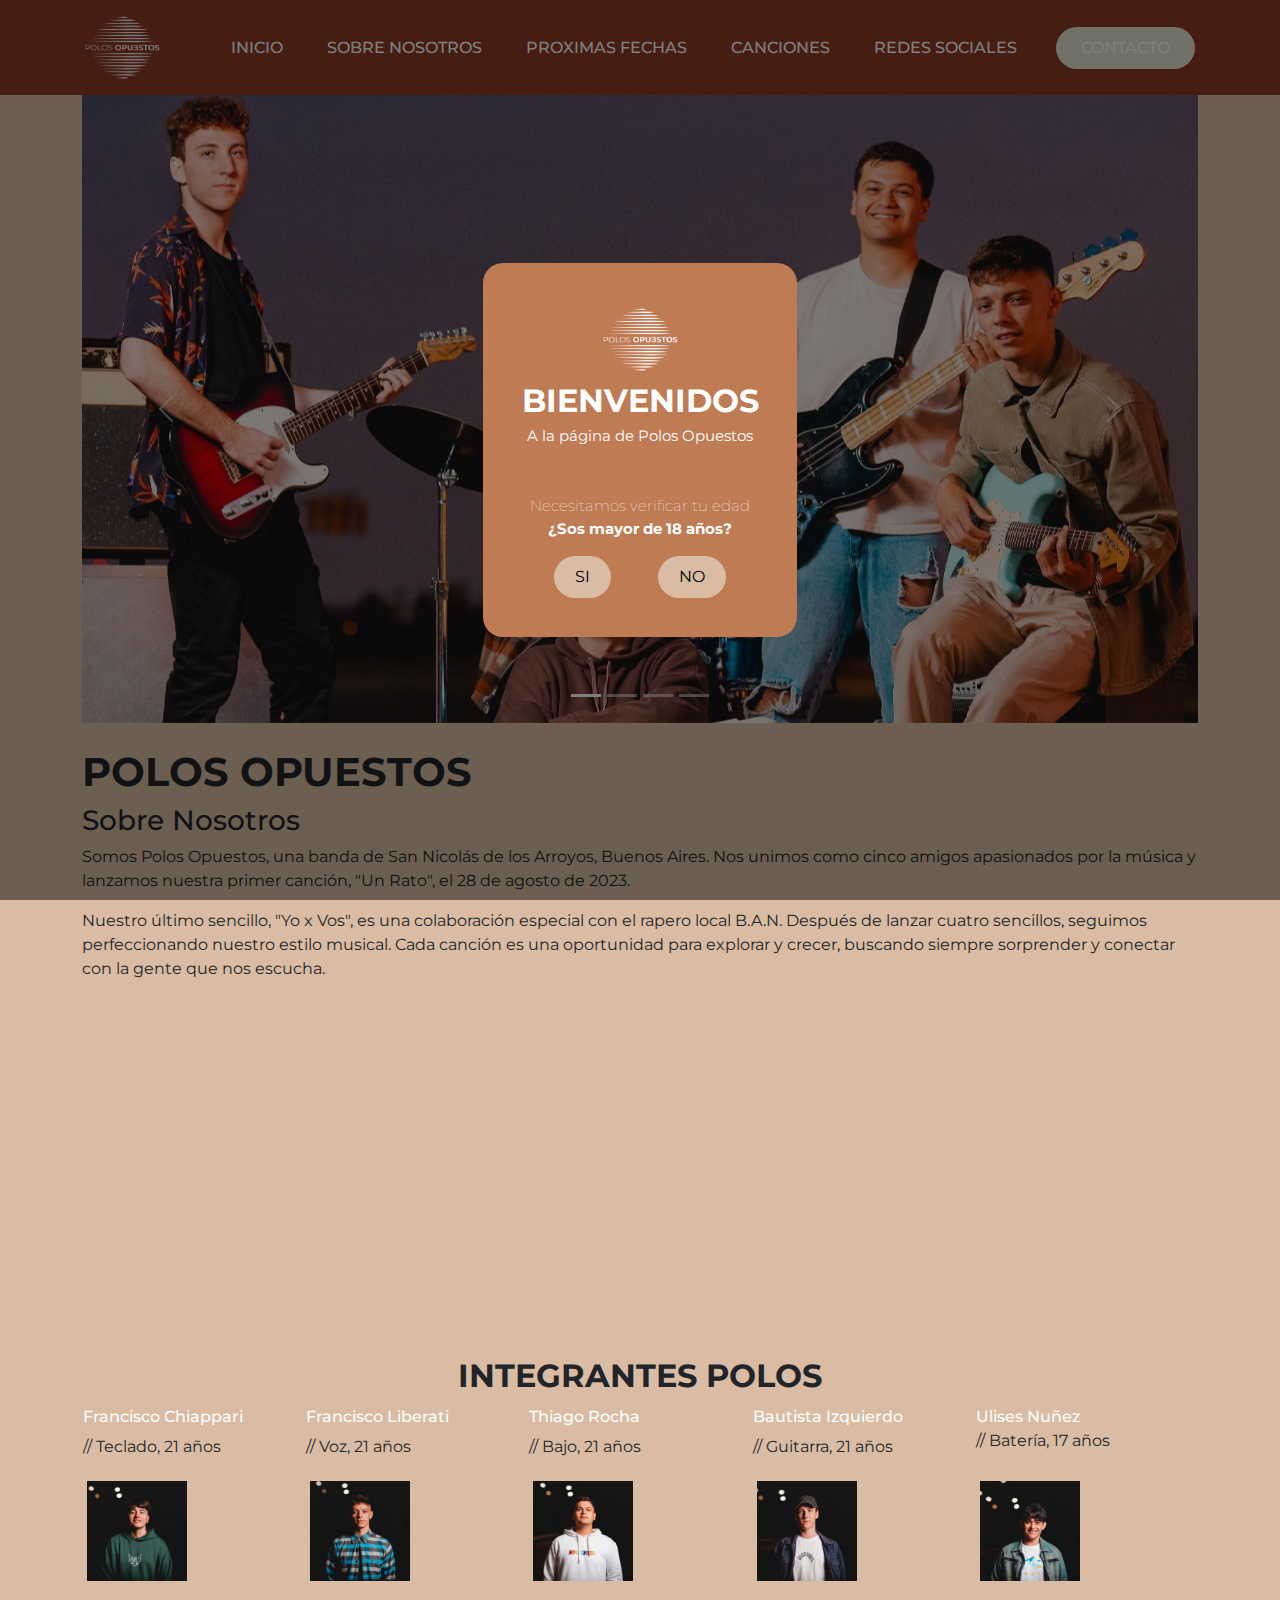
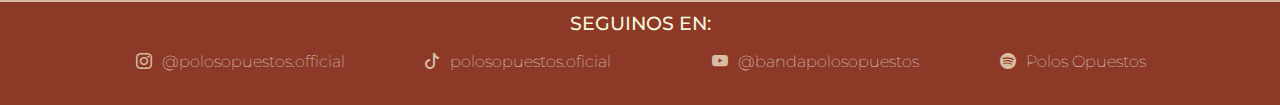
==== commit f83db3cb: "Pagina Final" ====
--- a/index.html
+++ b/index.html
@@ -11,7 +11,7 @@
 </head>
 <body>
 
- <!-- <div class="contenedor">
+ <div class="contenedor" id="ocultar">
         <div class="verificacion">
             <img src="./Imagenes/logopolos.png" alt="logopolos" class="img_verif" width="75px" height="75px">
             <div class="bienvenidos">
@@ -23,11 +23,11 @@
             <p style="font-weight: bold; font-size: 15px;">¿Sos mayor de 18 años?</p>
             </div>
             <div class="btn_verif">
-                <button class="btn">SI</button>
-                <button class="btn">NO</button>
+                <button class="btn" onclick="mayorEdad()">SI</button>
+                <button class="btn" onclick="menorEdad()">NO</button>
             </div>
         </div>
-    </div> -->
+    </div>
         
     <header class="header">
         <img class="logo" src="./Imagenes/logopolos.png" alt="logo" width="75px" height="75px">
@@ -105,6 +105,11 @@
                 Después de lanzar cuatro sencillos, seguimos perfeccionando nuestro estilo musical. Cada canción es una oportunidad para explorar y crecer, buscando siempre sorprender y conectar con la gente que nos escucha.
             </p>
         </section>
+
+        <iframe class="video" width="560" height="315" src="https://www.youtube.com/embed/7K4Y37O9qYY?si=DHaM8iyVnbPnSsU1" title="YouTube video player" frameborder="0" allow="accelerometer; autoplay; clipboard-write; encrypted-media; gyroscope; picture-in-picture; web-share" referrerpolicy="strict-origin-when-cross-origin" allowfullscreen>
+
+        </iframe>
+
         <h2 style="margin-top: 5vh;" class="titulos">INTEGRANTES POLOS</h2>
         <section  class="musica integrantes_grid">
 
@@ -126,7 +131,7 @@
                 <tr class="integrantes_tarjeta">
 
                     <td class="Integrantes">
-                        <a href="https://www.instagram.com/fran.liberati?utm_source=ig_web_button_share_sheet&igsh=ZDNlZDc0MzIxNw==">Francisco Liberati    
+                        <a href="https://www.instagram.com/franchiappari?utm_source=ig_web_button_share_sheet&igsh=ZDNlZDc0MzIxNw==">Francisco Liberati    
                         </a>
                         <p>// Voz, 21 años</p>
                     </td>
@@ -177,64 +182,6 @@
                 </tr>
                 
             </table>
-            <!-- <table>
-                <tr>
-                    <td class="Integrantes">
-                        <a href="https://www.instagram.com/franchiappari?utm_source=ig_web_button_share_sheet&igsh=ZDNlZDc0MzIxNw==">Francisco Chiappari
-                        </a>
-                    </td>
-                    <td class="Integrantes">
-                        <a href="https://www.instagram.com/fran.liberati?utm_source=ig_web_button_share_sheet&igsh=ZDNlZDc0MzIxNw==">Francisco Liberati    
-                        </a>
-                    </td>
-                    <td class="Integrantes">
-                        <a href="https://www.instagram.com/rochathiago56/">Thiago Rocha
-                        </a>
-                    </td>
-                    <td class="Integrantes">
-                        <a href="https://www.instagram.com/bauti.izquierdo?utm_source=ig_web_button_share_sheet&igsh=ZDNlZDc0MzIxNw==">Bautista Izquierdo
-                        </a>
-                    </td>
-                    <td>
-                        <a href="https://www.instagram.com/n.ulisess?utm_source=ig_web_button_share_sheet&igsh=ZDNlZDc0MzIxNw==">Ulises Nuñez
-                        </a>
-                    </td>
-                </tr>
-                <tr>
-                    <td>// Teclado, 21 años</td>
-                    <td>// Voz, 21 años</td>
-                    <td>// Bajo, 21 años</td>
-                    <td>// Guitarra, 21 años</td>
-                    <td>// Batería, 17 años</td>
-                </tr>
-                <tr>
-                    <td class="imagenes_tabla">
-                        <a href="https://www.instagram.com/franchiappari?utm_source=ig_web_button_share_sheet&igsh=ZDNlZDc0MzIxNw==">
-                            <img src="./Imagenes/chalom.jpg" alt="chalom" width="100px" height="100px">
-                        </a>
-                    </td>
-                    <td class="imagenes_tabla">
-                        <a href="https://www.instagram.com/fran.liberati?utm_source=ig_web_button_share_sheet&igsh=ZDNlZDc0MzIxNw==">
-                            <img src="./Imagenes/liberati.jpg" alt="chalom" width="100px"height="100px">   
-                        </a>
-                    </td>
-                    <td class="imagenes_tabla">
-                        <a href="https://www.instagram.com/rochathiago56/">
-                            <img src="./Imagenes/thiago.jpg" alt="chalom" width="100px" height="100px">
-                        </a>
-                    </td>
-                    <td class="imagenes_tabla">
-                        <a href="https://www.instagram.com/bauti.izquierdo?utm_source=ig_web_button_share_sheet&igsh=ZDNlZDc0MzIxNw==">
-                            <img src="./Imagenes/bauti.jpg" alt="chalom" width="100px" height="100px">
-                        </a>
-                    </td>
-                    <td class="imagenes_tabla">
-                        <a href="https://www.instagram.com/n.ulisess?utm_source=ig_web_button_share_sheet&igsh=ZDNlZDc0MzIxNw==">
-                            <img src="./Imagenes/uli.jpg" alt="chalom" width="100px" height="100px">
-                        </a>
-                    </td>
-                </tr>
-            </table> -->
         </section>
         
     </main>
--- a/style.css
+++ b/style.css
@@ -113,17 +113,6 @@
              padding-bottom: 25px;
 }
 
-
-/*.fila2 {display: grid;
-       grid-template-columns: repeat(4, 1fr);
-       margin-bottom: 0px;
-       width: 100vw; justify-content: center;
-} */
-
-/*.fila2 {
-       display: inline-block;
-}*/
-
 .redes {
        box-sizing: border-box;
        display: grid;
@@ -157,7 +146,6 @@
        background-color: var(--terciario);
        
        margin-bottom: 20px;
-       /* padding-right: 50px; */
 }
 
 .iconos {
@@ -214,7 +202,6 @@
        display: flex;
        flex-direction: column;
        justify-content: space-between;
-       /* padding-right: 89px; */
 }
 
 .imagenes_tabla {
@@ -257,19 +244,6 @@
 }
 .tabla_integrantes{
        width: 100%;
-}
-
-.cerrado{
-       display: none;
-}
-.pop-up{
-       background-color: var(--secundario);
-       color: var(--terciario);
-       font-size: medium;
-       width: 40vw;
-       height: 60vh;
-       margin: auto;
-       
 }
 
 .float {
@@ -389,6 +363,11 @@
 
        }
 
-}
-}
-
+       .video {
+              width: 380px;
+              height: 200px;
+       }
+
+}
+}
+
